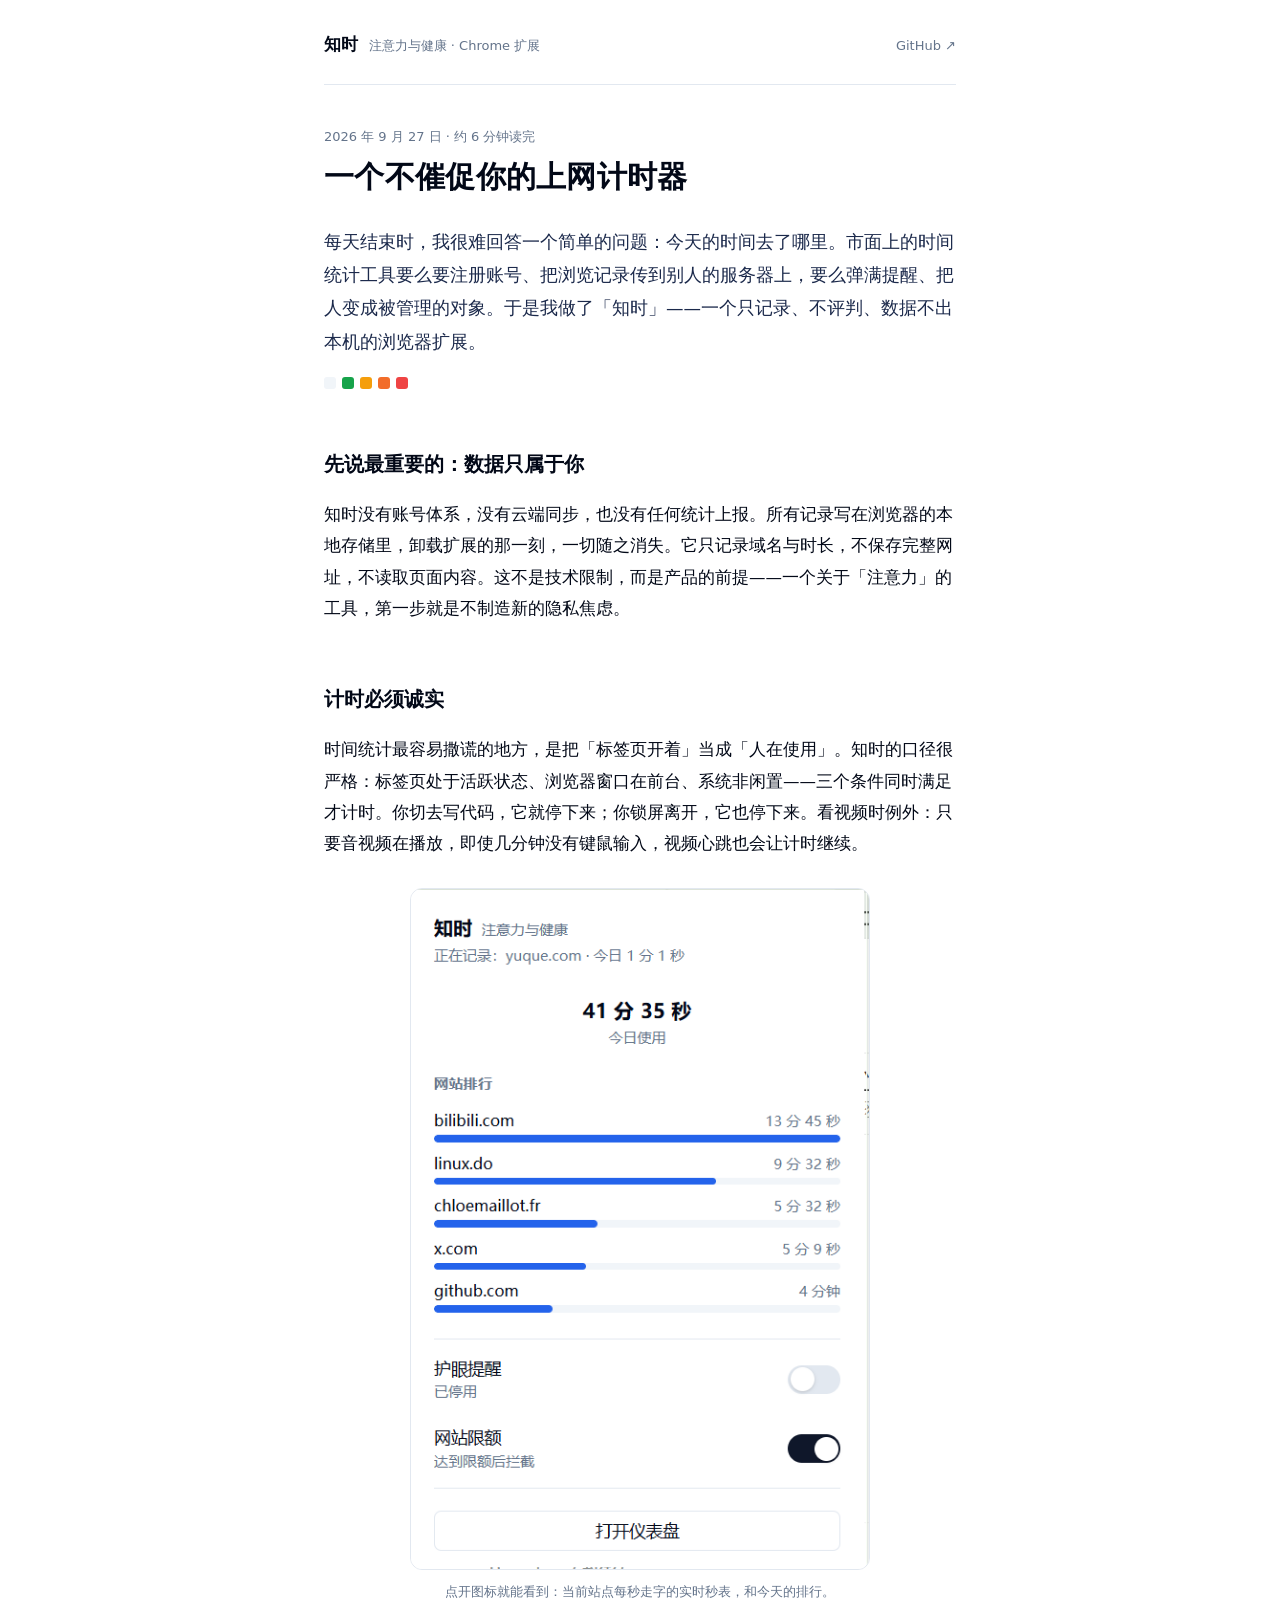
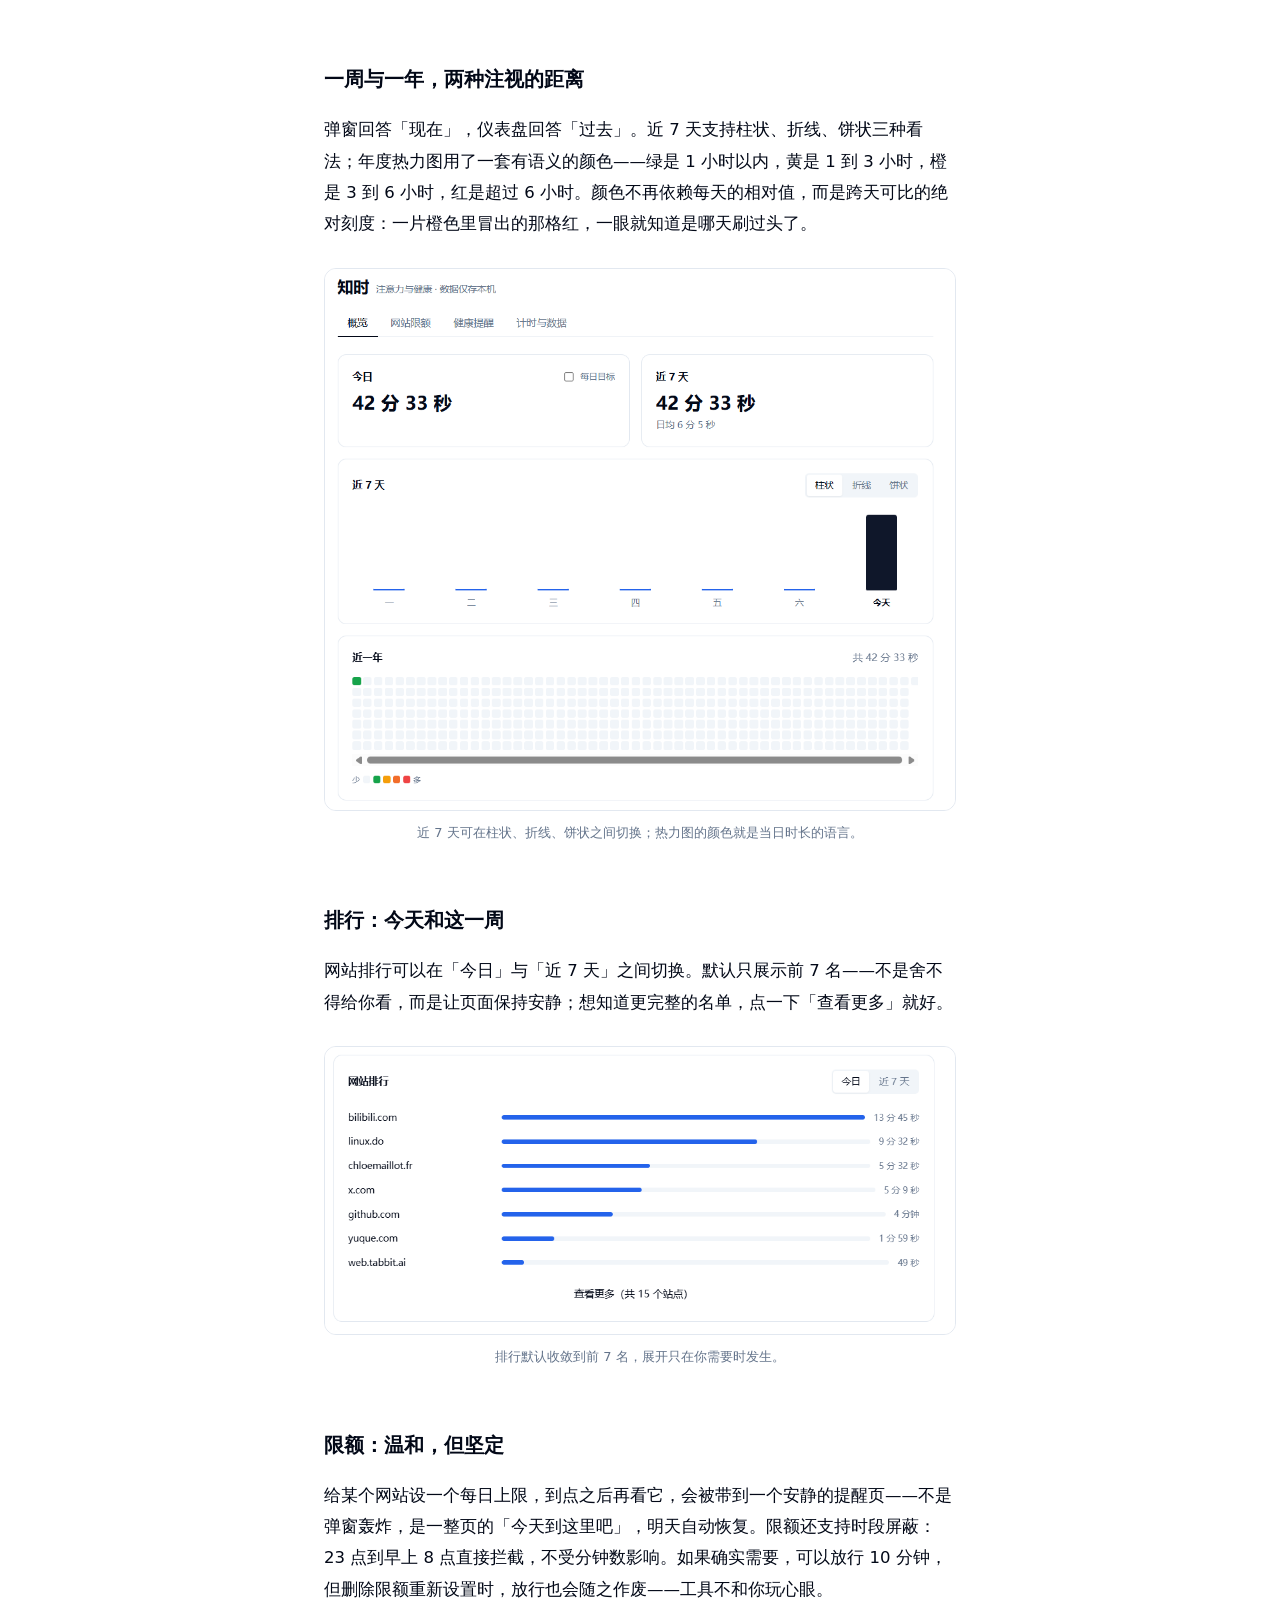
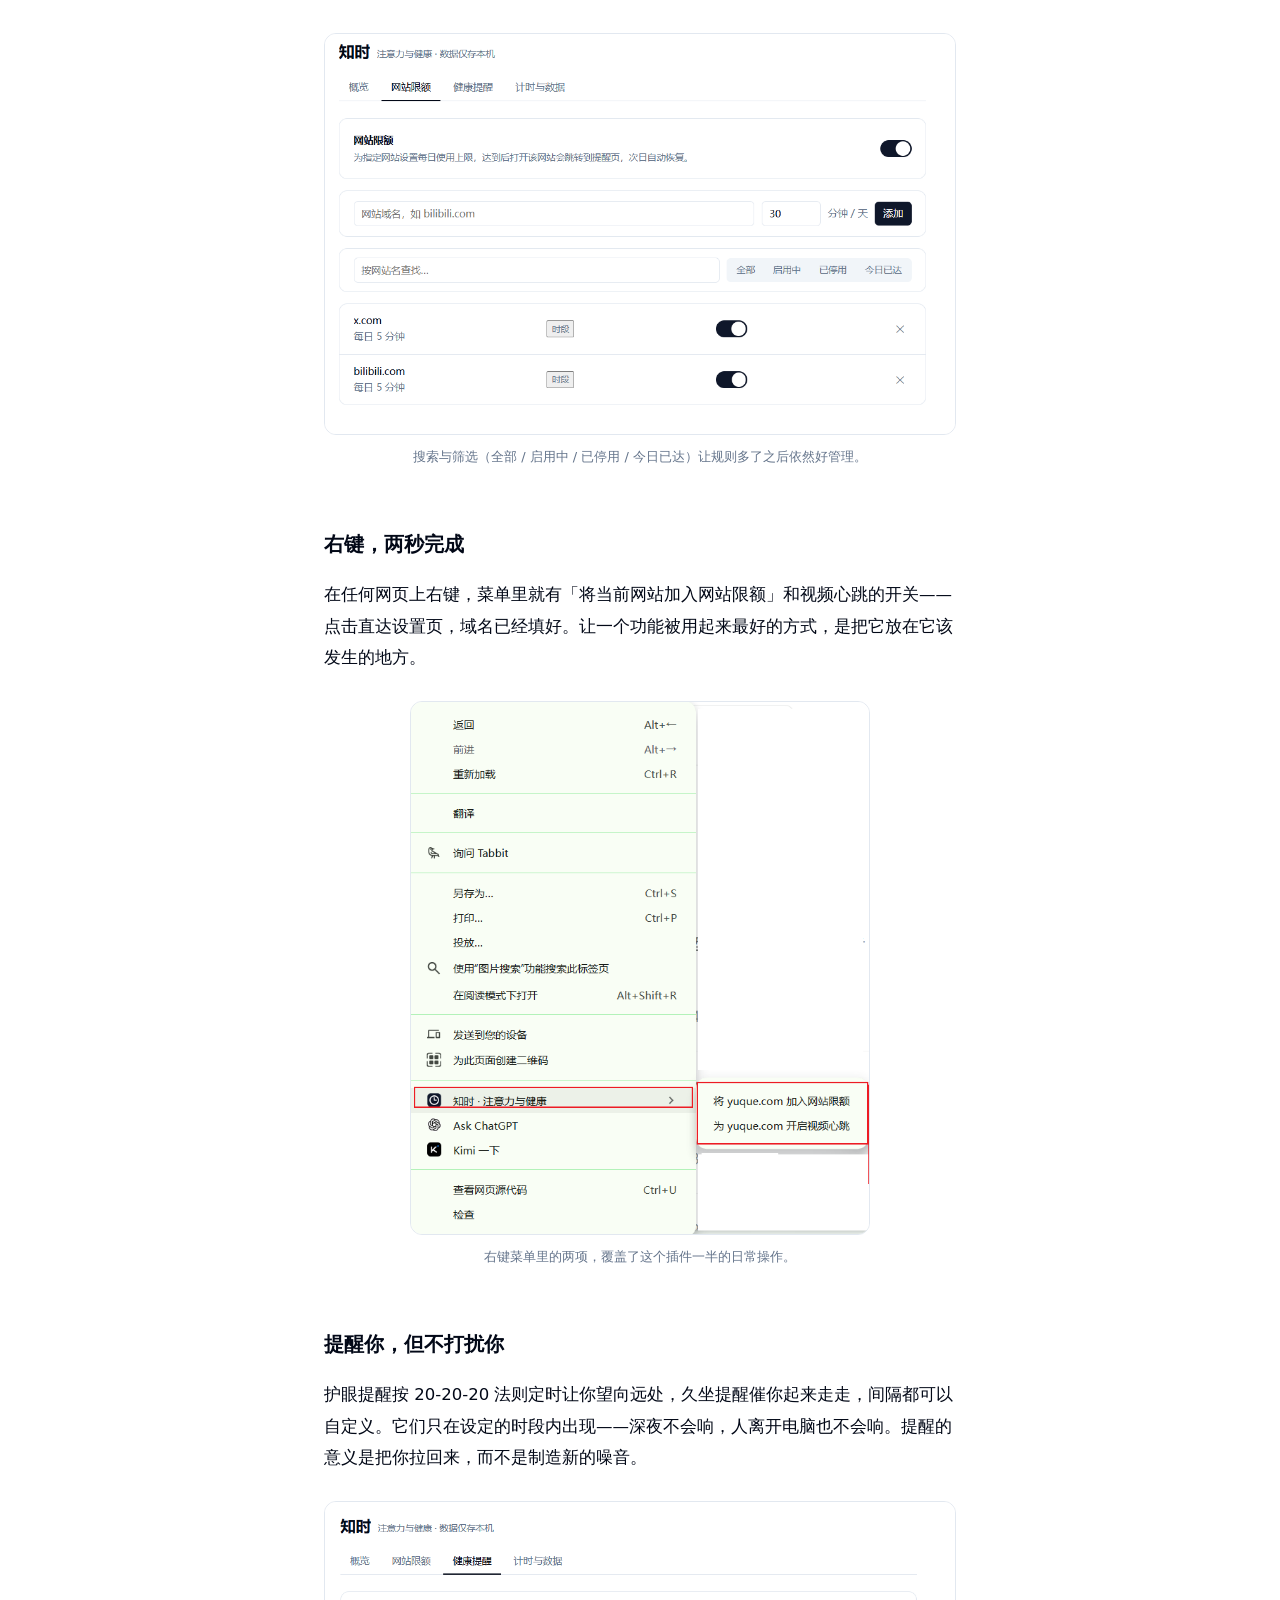
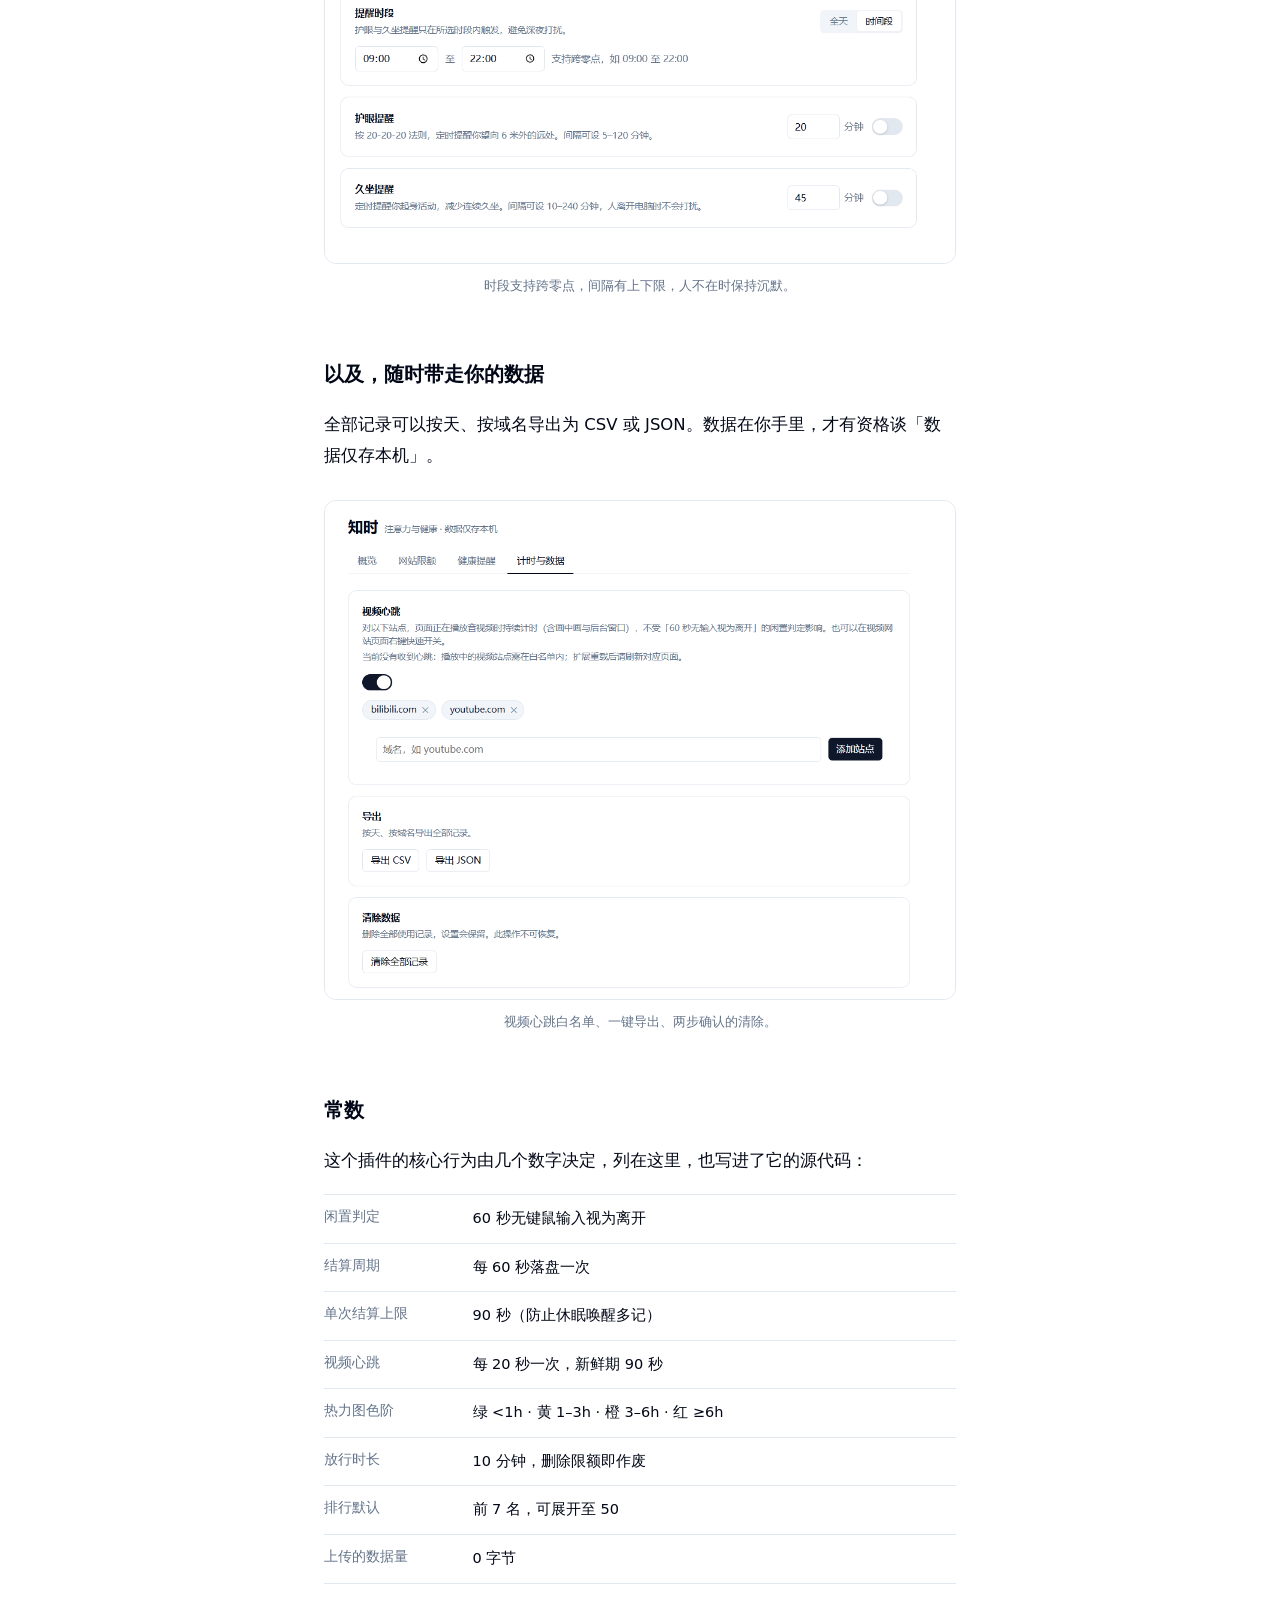
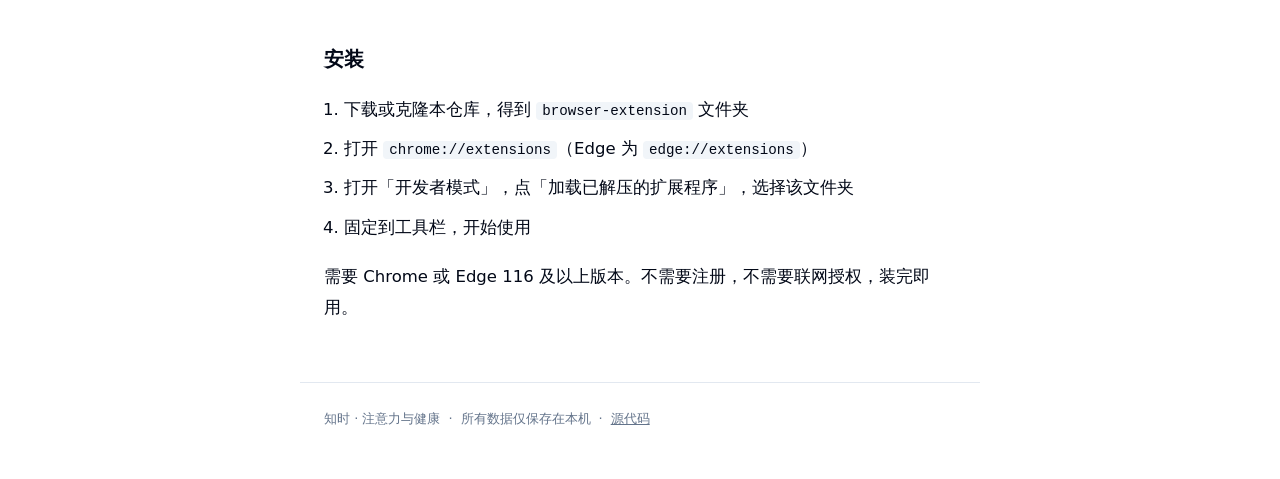
==== docs/index.html @ 440fe718 "v1.5.4: 新增 GitHub Pages 宣传页与 Pages 部署工作流" ====
<!DOCTYPE html>
<html lang="zh-CN">
  <head>
    <meta charset="UTF-8" />
    <meta name="viewport" content="width=device-width, initial-scale=1.0" />
    <title>知时 · 一个不催促你的上网计时器</title>
    <meta
      name="description"
      content="知时是一款 Chrome / Edge 扩展：记录每个网站的使用时长，护眼与久坐提醒，网站限额。数据仅保存在本机。"
    />
    <link rel="stylesheet" href="styles.css" />
  </head>
  <body>
    <header class="site-head">
      <span class="brand">知时</span>
      <span class="brand-sub">注意力与健康 · Chrome 扩展</span>
      <a class="head-link" href="https://github.com/1parado" target="_blank" rel="noreferrer">GitHub ↗</a>
    </header>

    <main>
      <article>
        <p class="date">2026 年 9 月 27 日 · 约 6 分钟读完</p>
        <h1>一个不催促你的上网计时器</h1>

        <p class="lede">
          每天结束时，我很难回答一个简单的问题：今天的时间去了哪里。市面上的时间统计工具要么要注册账号、把浏览记录传到别人的服务器上，要么弹满提醒、把人变成被管理的对象。于是我做了「知时」——一个只记录、不评判、数据不出本机的浏览器扩展。
        </p>

        <div class="heat-sign" aria-hidden="true">
          <span></span><span></span><span></span><span></span><span></span>
        </div>

        <h2>先说最重要的：数据只属于你</h2>
        <p>
          知时没有账号体系，没有云端同步，也没有任何统计上报。所有记录写在浏览器的本地存储里，卸载扩展的那一刻，一切随之消失。它只记录域名与时长，不保存完整网址，不读取页面内容。这不是技术限制，而是产品的前提——一个关于「注意力」的工具，第一步就是不制造新的隐私焦虑。
        </p>

        <h2>计时必须诚实</h2>
        <p>
          时间统计最容易撒谎的地方，是把「标签页开着」当成「人在使用」。知时的口径很严格：标签页处于活跃状态、浏览器窗口在前台、系统非闲置——三个条件同时满足才计时。你切去写代码，它就停下来；你锁屏离开，它也停下来。看视频时例外：只要音视频在播放，即使几分钟没有键鼠输入，视频心跳也会让计时继续。
        </p>

        <figure>
          <img src="assets/popup.png" alt="知时弹窗：今日使用 41 分 35 秒，网站排行与两个开关" loading="lazy" />
          <figcaption>点开图标就能看到：当前站点每秒走字的实时秒表，和今天的排行。</figcaption>
        </figure>

        <h2>一周与一年，两种注视的距离</h2>
        <p>
          弹窗回答「现在」，仪表盘回答「过去」。近 7 天支持柱状、折线、饼状三种看法；年度热力图用了一套有语义的颜色——绿是 1 小时以内，黄是 1 到 3 小时，橙是 3 到 6 小时，红是超过 6 小时。颜色不再依赖每天的相对值，而是跨天可比的绝对刻度：一片橙色里冒出的那格红，一眼就知道是哪天刷过头了。
        </p>

        <figure>
          <img src="assets/dashboard-overview.png" alt="仪表盘概览：今日与近 7 天统计、柱状图切换器、年度热力图" loading="lazy" />
          <figcaption>近 7 天可在柱状、折线、饼状之间切换；热力图的颜色就是当日时长的语言。</figcaption>
        </figure>

        <h2>排行：今天和这一周</h2>
        <p>
          网站排行可以在「今日」与「近 7 天」之间切换。默认只展示前 7 名——不是舍不得给你看，而是让页面保持安静；想知道更完整的名单，点一下「查看更多」就好。
        </p>

        <figure>
          <img src="assets/ranking.png" alt="网站排行卡片：今日与近 7 天切换，查看更多按钮" loading="lazy" />
          <figcaption>排行默认收敛到前 7 名，展开只在你需要时发生。</figcaption>
        </figure>

        <h2>限额：温和，但坚定</h2>
        <p>
          给某个网站设一个每日上限，到点之后再看它，会被带到一个安静的提醒页——不是弹窗轰炸，是一整页的「今天到这里吧」，明天自动恢复。限额还支持时段屏蔽：23 点到早上 8 点直接拦截，不受分钟数影响。如果确实需要，可以放行 10 分钟，但删除限额重新设置时，放行也会随之作废——工具不和你玩心眼。
        </p>

        <figure>
          <img src="assets/limits.png" alt="网站限额页：总开关、添加表单、搜索与筛选、限额列表" loading="lazy" />
          <figcaption>搜索与筛选（全部 / 启用中 / 已停用 / 今日已达）让规则多了之后依然好管理。</figcaption>
        </figure>

        <h2>右键，两秒完成</h2>
        <p>
          在任何网页上右键，菜单里就有「将当前网站加入网站限额」和视频心跳的开关——点击直达设置页，域名已经填好。让一个功能被用起来最好的方式，是把它放在它该发生的地方。
        </p>

        <figure>
          <img src="assets/context-menu.png" alt="浏览器右键菜单：知时子菜单包含加入限额与开启视频心跳" loading="lazy" />
          <figcaption>右键菜单里的两项，覆盖了这个插件一半的日常操作。</figcaption>
        </figure>

        <h2>提醒你，但不打扰你</h2>
        <p>
          护眼提醒按 20-20-20 法则定时让你望向远处，久坐提醒催你起来走走，间隔都可以自定义。它们只在设定的时段内出现——深夜不会响，人离开电脑也不会响。提醒的意义是把你拉回来，而不是制造新的噪音。
        </p>

        <figure>
          <img src="assets/health.png" alt="健康提醒设置：提醒时段、护眼提醒、久坐提醒" loading="lazy" />
          <figcaption>时段支持跨零点，间隔有上下限，人不在时保持沉默。</figcaption>
        </figure>

        <h2>以及，随时带走你的数据</h2>
        <p>
          全部记录可以按天、按域名导出为 CSV 或 JSON。数据在你手里，才有资格谈「数据仅存本机」。
        </p>

        <figure>
          <img src="assets/data.png" alt="计时与数据页：视频心跳白名单、导出与清除数据" loading="lazy" />
          <figcaption>视频心跳白名单、一键导出、两步确认的清除。</figcaption>
        </figure>

        <h2>常数</h2>
        <p>
          这个插件的核心行为由几个数字决定，列在这里，也写进了它的源代码：
        </p>

        <table class="constants">
          <tbody>
            <tr><td>闲置判定</td><td>60 秒无键鼠输入视为离开</td></tr>
            <tr><td>结算周期</td><td>每 60 秒落盘一次</td></tr>
            <tr><td>单次结算上限</td><td>90 秒（防止休眠唤醒多记）</td></tr>
            <tr><td>视频心跳</td><td>每 20 秒一次，新鲜期 90 秒</td></tr>
            <tr><td>热力图色阶</td><td>绿 &lt;1h · 黄 1–3h · 橙 3–6h · 红 ≥6h</td></tr>
            <tr><td>放行时长</td><td>10 分钟，删除限额即作废</td></tr>
            <tr><td>排行默认</td><td>前 7 名，可展开至 50</td></tr>
            <tr><td>上传的数据量</td><td>0 字节</td></tr>
          </tbody>
        </table>

        <h2>安装</h2>
        <ol class="install">
          <li>下载或克隆本仓库，得到 <code>browser-extension</code> 文件夹</li>
          <li>打开 <code>chrome://extensions</code>（Edge 为 <code>edge://extensions</code>）</li>
          <li>打开「开发者模式」，点「加载已解压的扩展程序」，选择该文件夹</li>
          <li>固定到工具栏，开始使用</li>
        </ol>
        <p>
          需要 Chrome 或 Edge 116 及以上版本。不需要注册，不需要联网授权，装完即用。
        </p>
      </article>
    </main>

    <footer class="site-foot">
      <span>知时 · 注意力与健康</span>
      <span class="foot-sep">·</span>
      <span>所有数据仅保存在本机</span>
      <span class="foot-sep">·</span>
      <a href="https://github.com/1parado" target="_blank" rel="noreferrer">源代码</a>
    </footer>

    <script>
      // 唯一的动效：图片进入视口时淡入。尊重系统的减少动态偏好。
      const reduced = window.matchMedia('(prefers-reduced-motion: reduce)').matches;
      const figures = document.querySelectorAll('figure');
      if (!reduced && 'IntersectionObserver' in window) {
        figures.forEach((f) => f.classList.add('will-fade'));
        const io = new IntersectionObserver(
          (entries) => {
            for (const entry of entries) {
              if (entry.isIntersecting) {
                entry.target.classList.add('faded');
                io.unobserve(entry.target);
              }
            }
          },
          { threshold: 0.15 }
        );
        figures.forEach((f) => io.observe(f));
      }
    </script>
  </body>
</html>
---- docs/styles.css ----
/* 知时宣传页。排版语言参考论述文式页面：窄栏、日期、图文穿插、常数表。
   色彩令牌与扩展本体一致（@paradox/ui 体系），点缀色只用图表蓝。 */

:root {
  --background: hsl(0 0% 100%);
  --foreground: hsl(222.2 84% 4.9%);
  --muted-foreground: hsl(215.4 16.3% 46.9%);
  --border: hsl(214.3 31.8% 91.4%);
  --accent: hsl(210 40% 96.1%);
  --primary: hsl(222.2 47.4% 11.2%);
  --primary-foreground: hsl(210 40% 98%);
  --chart-1: hsl(221 83% 53%);
  --success: hsl(142.1 76.2% 36.3%);
  --warning: hsl(37.7 92.1% 50.2%);
  --destructive: hsl(0 84.2% 60.2%);
}

* {
  box-sizing: border-box;
}

body {
  margin: 0;
  background: var(--background);
  color: var(--foreground);
  font-family: system-ui, -apple-system, 'Segoe UI', 'Microsoft YaHei', sans-serif;
  font-size: 16.5px;
  line-height: 1.9;
  -webkit-font-smoothing: antialiased;
}

/* ---------- 顶栏 ---------- */

.site-head {
  max-width: 680px;
  margin: 0 auto;
  padding: 28px 24px 0;
  display: flex;
  align-items: baseline;
  gap: 10px;
}

.brand {
  font-weight: 700;
  font-size: 17px;
  letter-spacing: 0.02em;
}

.brand-sub {
  font-size: 13px;
  color: var(--muted-foreground);
}

.head-link {
  margin-left: auto;
  font-size: 13px;
  color: var(--muted-foreground);
  text-decoration: none;
}

.head-link:hover {
  color: var(--foreground);
}

/* ---------- 正文 ---------- */

main {
  max-width: 680px;
  margin: 0 auto;
  padding: 0 24px 40px;
}

article {
  border-top: 1px solid var(--border);
  margin-top: 24px;
  padding-top: 40px;
}

.date {
  font-size: 13px;
  color: var(--muted-foreground);
  margin: 0 0 6px;
}

h1 {
  font-size: 30px;
  line-height: 1.4;
  font-weight: 700;
  margin: 0 0 28px;
  letter-spacing: 0.01em;
}

h2 {
  font-size: 20px;
  font-weight: 650;
  margin: 56px 0 16px;
}

p {
  margin: 0 0 18px;
}

.lede {
  font-size: 17.5px;
  color: hsl(222.2 47.4% 20%);
}

a {
  color: var(--chart-1);
}

code {
  font-family: ui-monospace, Consolas, monospace;
  font-size: 0.86em;
  background: var(--accent);
  border-radius: 4px;
  padding: 1px 6px;
}

/* 标题下的一排热力色块：全页唯一的装饰，呼应年度热力图。 */

.heat-sign {
  display: flex;
  gap: 6px;
  margin: 4px 0 8px;
}

.heat-sign span {
  width: 12px;
  height: 12px;
  border-radius: 3px;
}

.heat-sign span:nth-child(1) { background: var(--accent); }
.heat-sign span:nth-child(2) { background: var(--success); }
.heat-sign span:nth-child(3) { background: var(--warning); }
.heat-sign span:nth-child(4) { background: color-mix(in srgb, var(--warning) 45%, var(--destructive)); }
.heat-sign span:nth-child(5) { background: var(--destructive); }

/* ---------- 图 ---------- */

figure {
  margin: 28px 0 36px;
  padding: 0;
}

figure img {
  display: block;
  width: 100%;
  max-width: 860px;
  margin: 0 auto;
  border: 1px solid var(--border);
  border-radius: 12px;
  background: var(--background);
}

/* 弹窗截图较窄，保持原始比例，不强行放大 */
figure img[src='assets/popup.png'],
figure img[src='assets/context-menu.png'] {
  max-width: 460px;
}

figcaption {
  text-align: center;
  font-size: 13px;
  color: var(--muted-foreground);
  margin-top: 10px;
}

.will-fade {
  opacity: 0;
  transform: translateY(10px);
  transition: opacity 0.5s ease-out, transform 0.5s ease-out;
}

.faded {
  opacity: 1;
  transform: none;
}

/* ---------- 常数表 ---------- */

.constants {
  width: 100%;
  border-collapse: collapse;
  margin: 0 0 20px;
  font-size: 14.5px;
}

.constants td {
  border-top: 1px solid var(--border);
  padding: 10px 0;
  vertical-align: top;
}

.constants td:first-child {
  font-family: ui-monospace, Consolas, monospace;
  font-size: 13.5px;
  color: var(--muted-foreground);
  width: 11em;
  padding-right: 16px;
  white-space: nowrap;
}

.constants tr:last-child td {
  border-bottom: 1px solid var(--border);
}

/* ---------- 安装步骤 ---------- */

.install {
  padding-left: 20px;
  margin: 0 0 18px;
}

.install li {
  margin-bottom: 8px;
}

/* ---------- 页脚 ---------- */

.site-foot {
  max-width: 680px;
  margin: 0 auto;
  padding: 24px 24px 48px;
  border-top: 1px solid var(--border);
  display: flex;
  gap: 8px;
  font-size: 13px;
  color: var(--muted-foreground);
  flex-wrap: wrap;
}

.site-foot a {
  color: inherit;
}

@media (max-width: 720px) {
  body {
    font-size: 16px;
  }

  h1 {
    font-size: 26px;
  }

  figure img {
    max-width: 100%;
  }
}

@media (prefers-reduced-motion: reduce) {
  .will-fade {
    opacity: 1;
    transform: none;
    transition: none;
  }
}
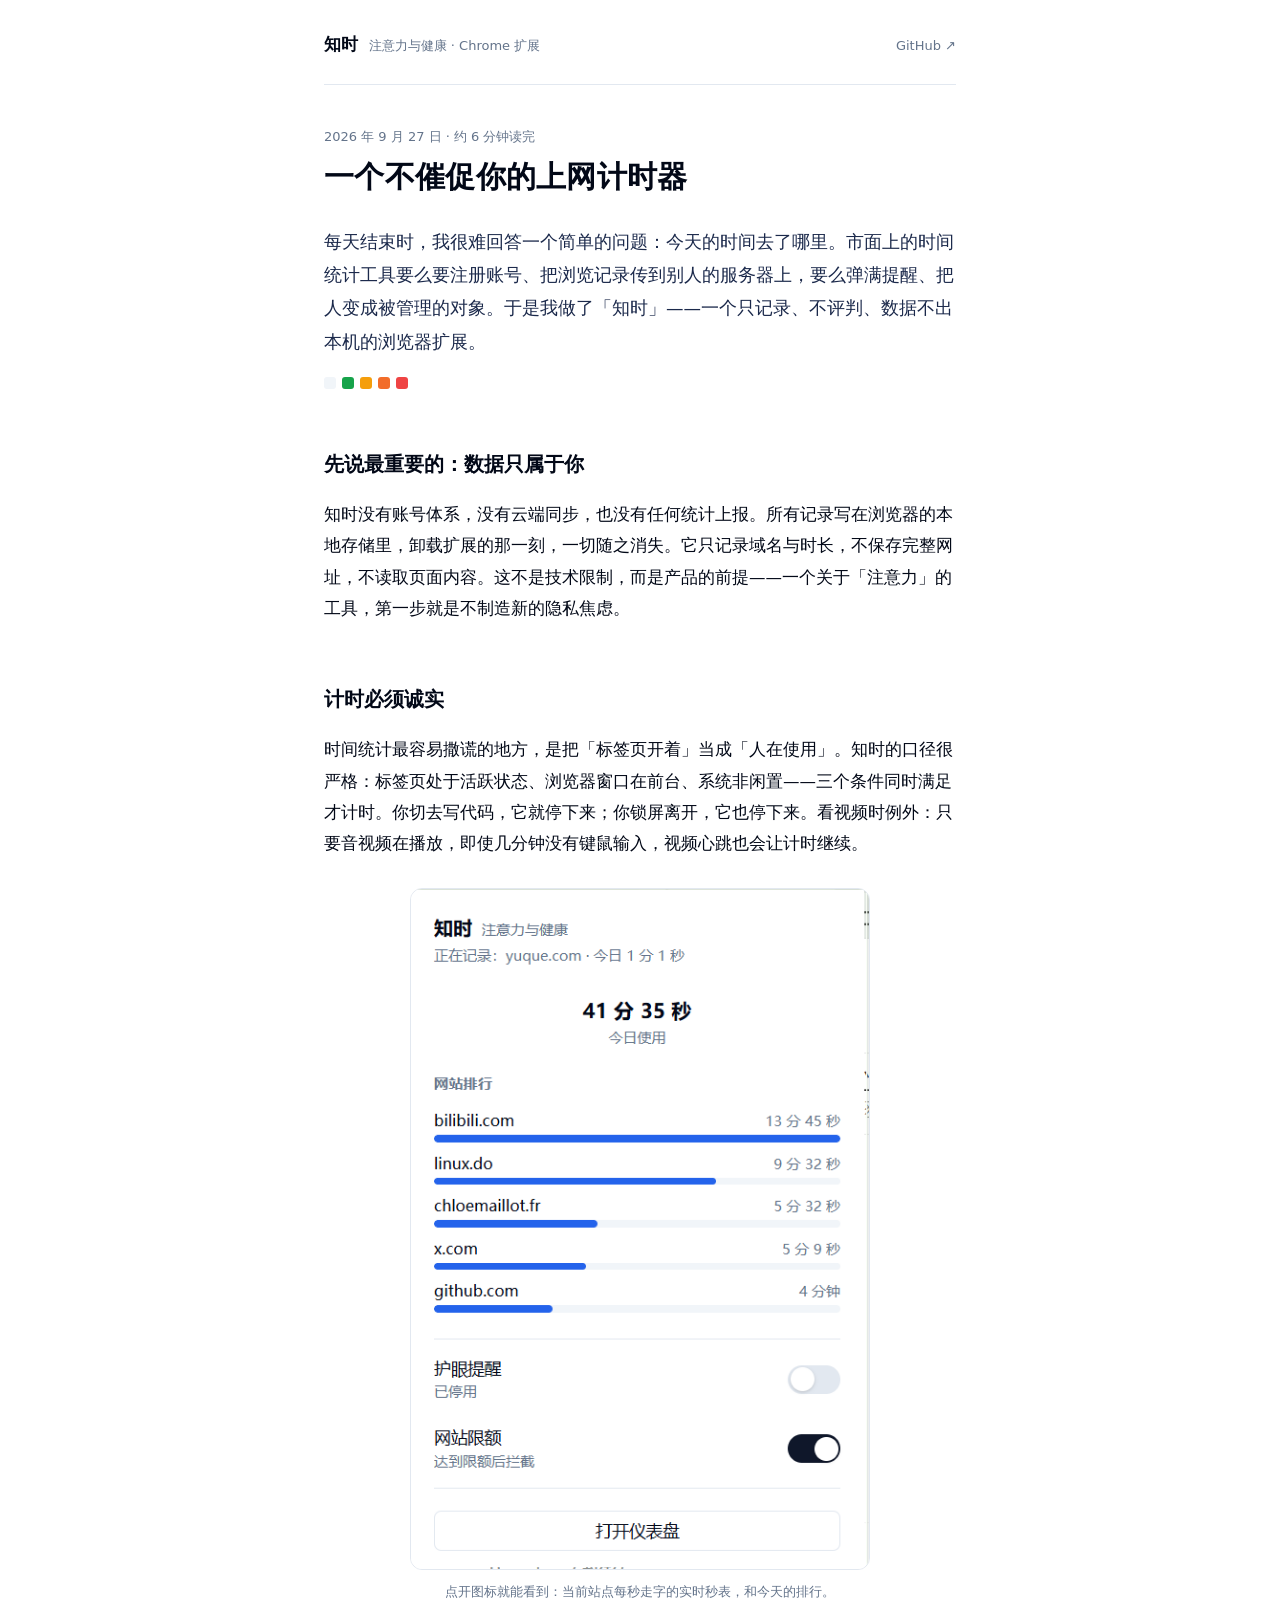
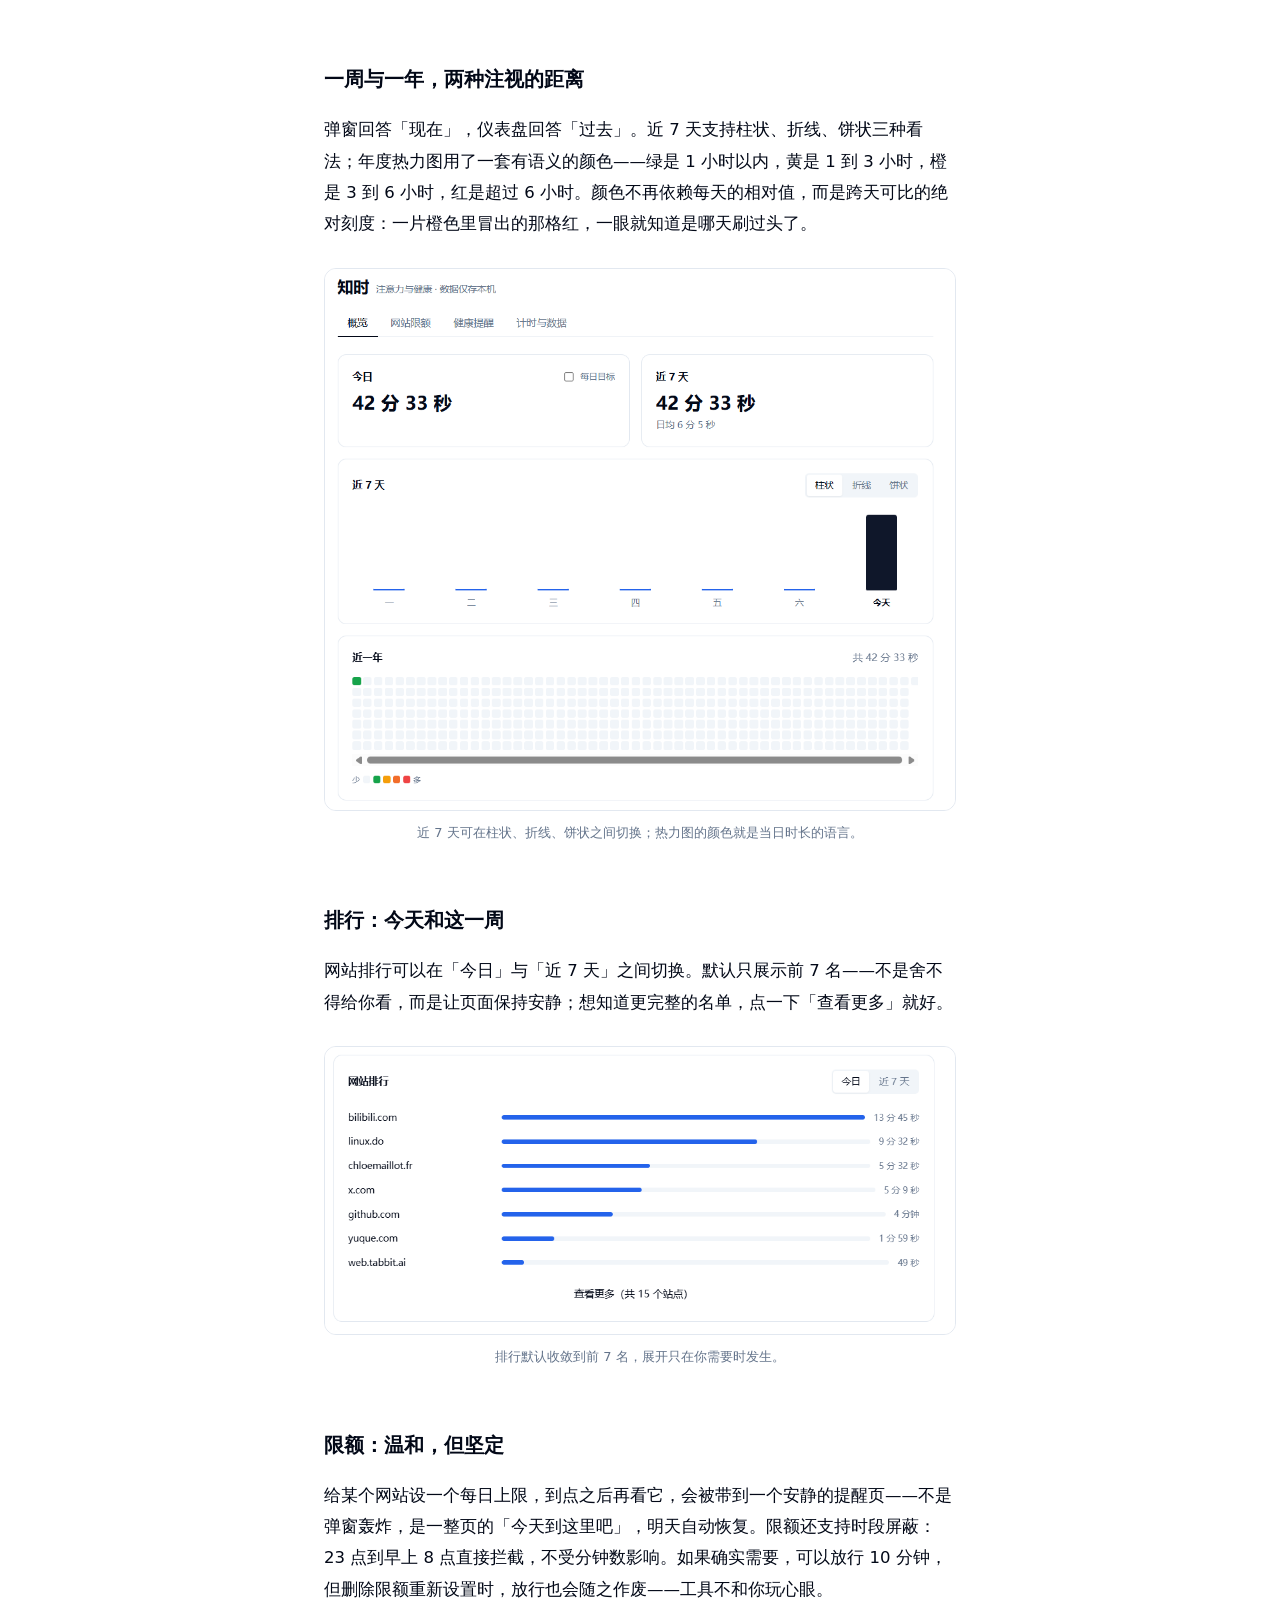
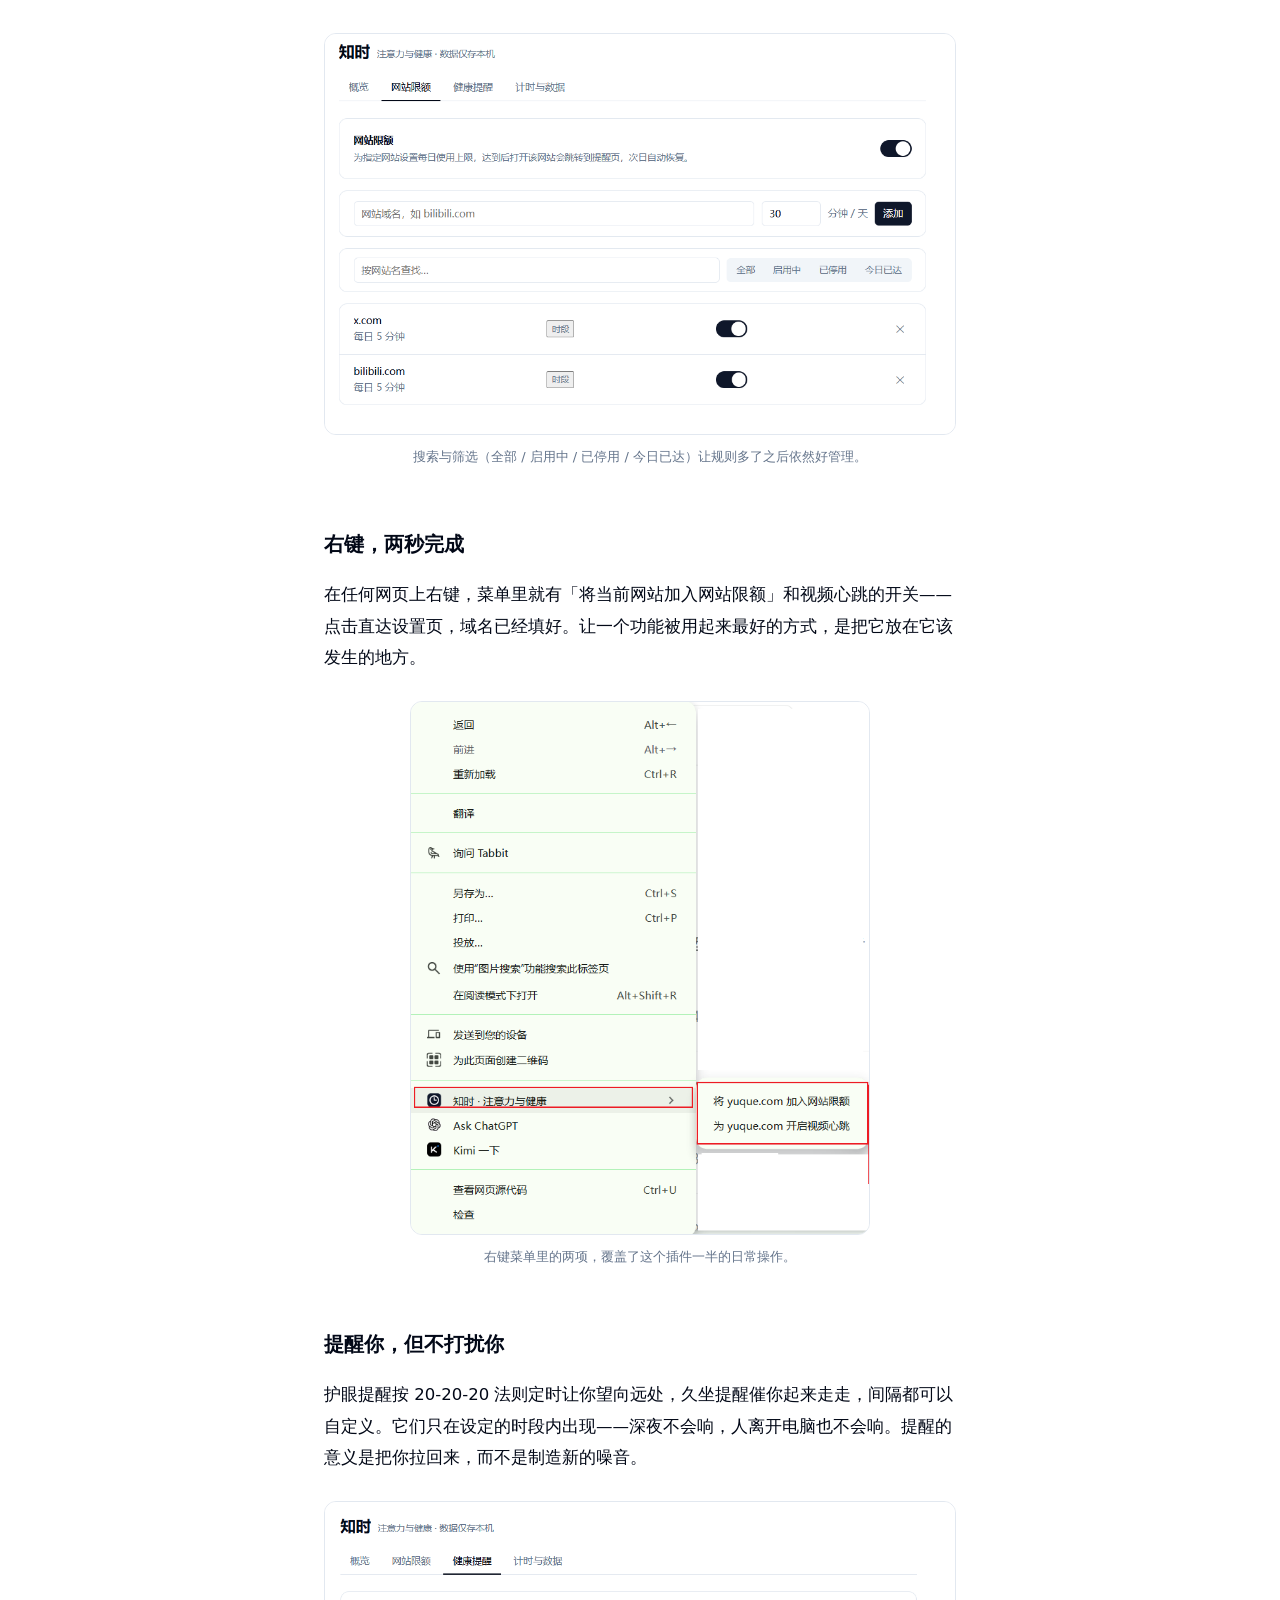
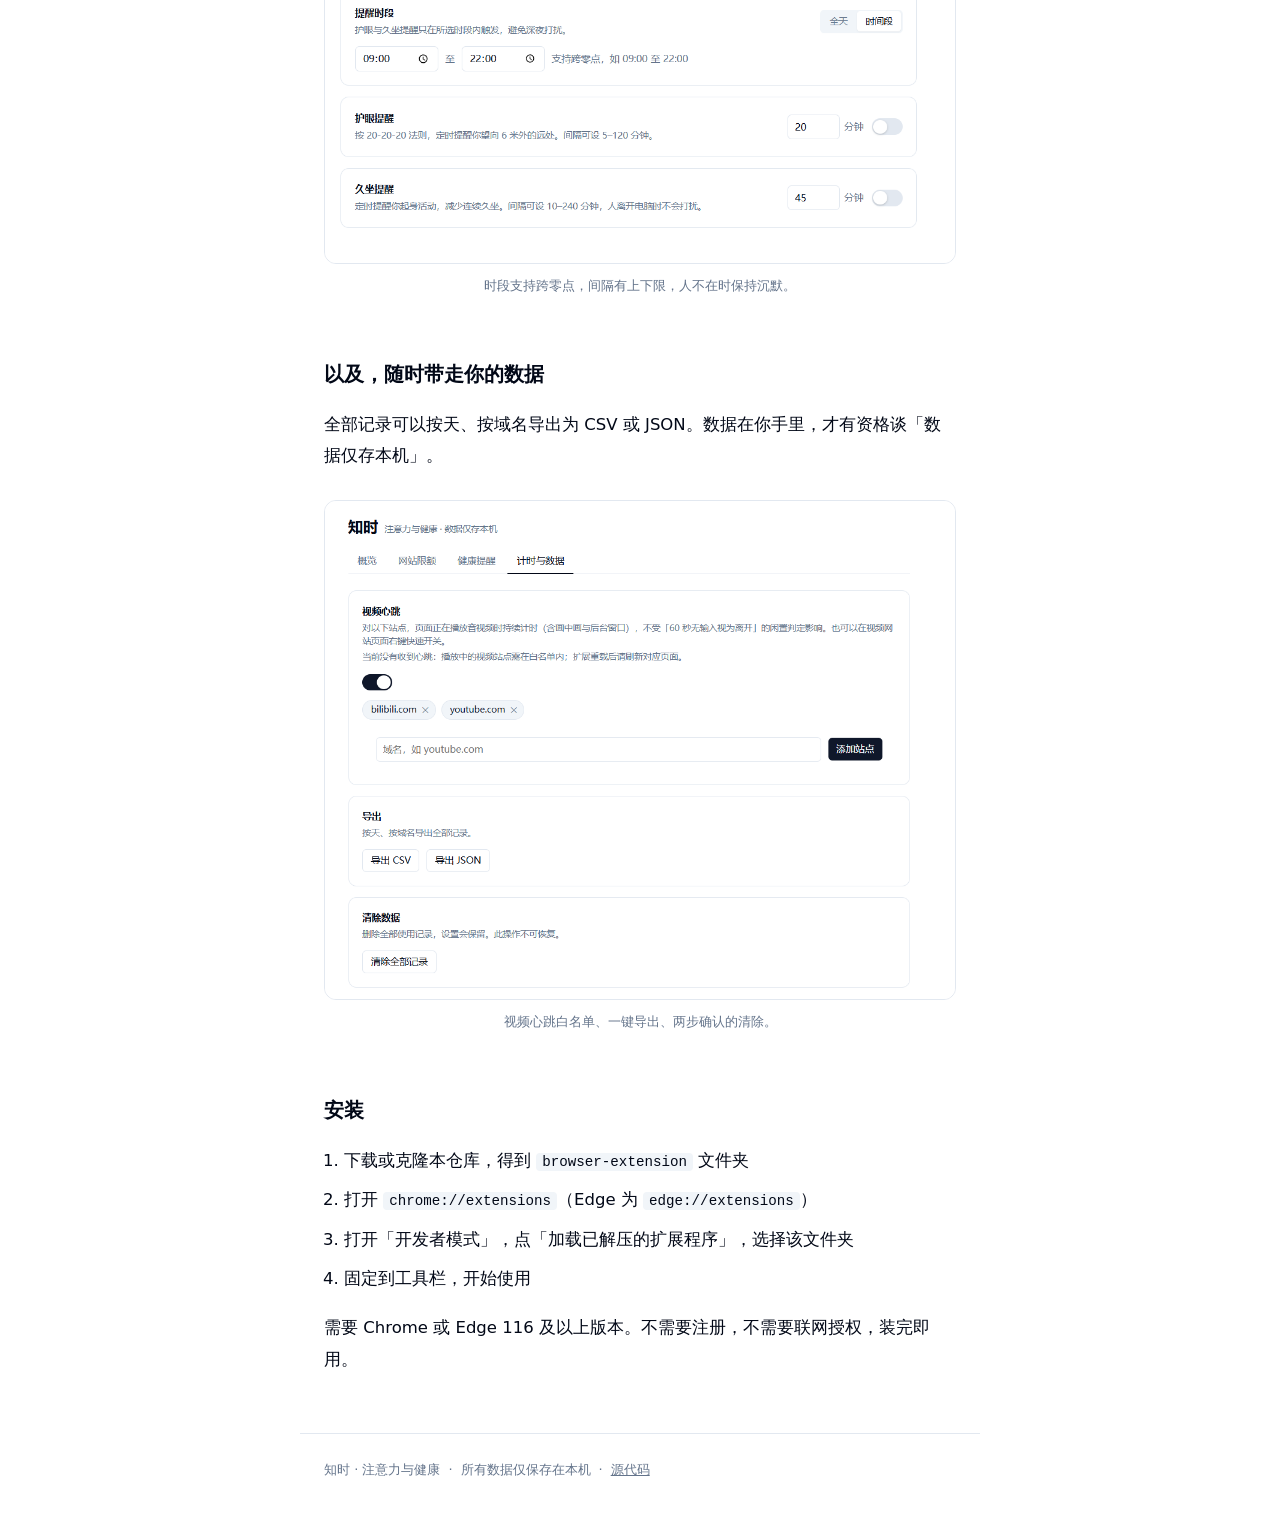
==== commit 3162bd0c: "宣传页移除常数表，GitHub 链接指向 1parado/zhishi" ====
--- a/docs/index.html
+++ b/docs/index.html
@@ -14,7 +14,7 @@
     <header class="site-head">
       <span class="brand">知时</span>
       <span class="brand-sub">注意力与健康 · Chrome 扩展</span>
-      <a class="head-link" href="https://github.com/1parado" target="_blank" rel="noreferrer">GitHub ↗</a>
+      <a class="head-link" href="https://github.com/1parado/zhishi" target="_blank" rel="noreferrer">GitHub ↗</a>
     </header>
 
     <main>
@@ -105,24 +105,6 @@
           <figcaption>视频心跳白名单、一键导出、两步确认的清除。</figcaption>
         </figure>
 
-        <h2>常数</h2>
-        <p>
-          这个插件的核心行为由几个数字决定，列在这里，也写进了它的源代码：
-        </p>
-
-        <table class="constants">
-          <tbody>
-            <tr><td>闲置判定</td><td>60 秒无键鼠输入视为离开</td></tr>
-            <tr><td>结算周期</td><td>每 60 秒落盘一次</td></tr>
-            <tr><td>单次结算上限</td><td>90 秒（防止休眠唤醒多记）</td></tr>
-            <tr><td>视频心跳</td><td>每 20 秒一次，新鲜期 90 秒</td></tr>
-            <tr><td>热力图色阶</td><td>绿 &lt;1h · 黄 1–3h · 橙 3–6h · 红 ≥6h</td></tr>
-            <tr><td>放行时长</td><td>10 分钟，删除限额即作废</td></tr>
-            <tr><td>排行默认</td><td>前 7 名，可展开至 50</td></tr>
-            <tr><td>上传的数据量</td><td>0 字节</td></tr>
-          </tbody>
-        </table>
-
         <h2>安装</h2>
         <ol class="install">
           <li>下载或克隆本仓库，得到 <code>browser-extension</code> 文件夹</li>
@@ -141,7 +123,7 @@
       <span class="foot-sep">·</span>
       <span>所有数据仅保存在本机</span>
       <span class="foot-sep">·</span>
-      <a href="https://github.com/1parado" target="_blank" rel="noreferrer">源代码</a>
+      <a href="https://github.com/1parado/zhishi" target="_blank" rel="noreferrer">源代码</a>
     </footer>
 
     <script>
--- a/docs/styles.css
+++ b/docs/styles.css
@@ -178,34 +178,6 @@
   transform: none;
 }
 
-/* ---------- 常数表 ---------- */
-
-.constants {
-  width: 100%;
-  border-collapse: collapse;
-  margin: 0 0 20px;
-  font-size: 14.5px;
-}
-
-.constants td {
-  border-top: 1px solid var(--border);
-  padding: 10px 0;
-  vertical-align: top;
-}
-
-.constants td:first-child {
-  font-family: ui-monospace, Consolas, monospace;
-  font-size: 13.5px;
-  color: var(--muted-foreground);
-  width: 11em;
-  padding-right: 16px;
-  white-space: nowrap;
-}
-
-.constants tr:last-child td {
-  border-bottom: 1px solid var(--border);
-}
-
 /* ---------- 安装步骤 ---------- */
 
 .install {
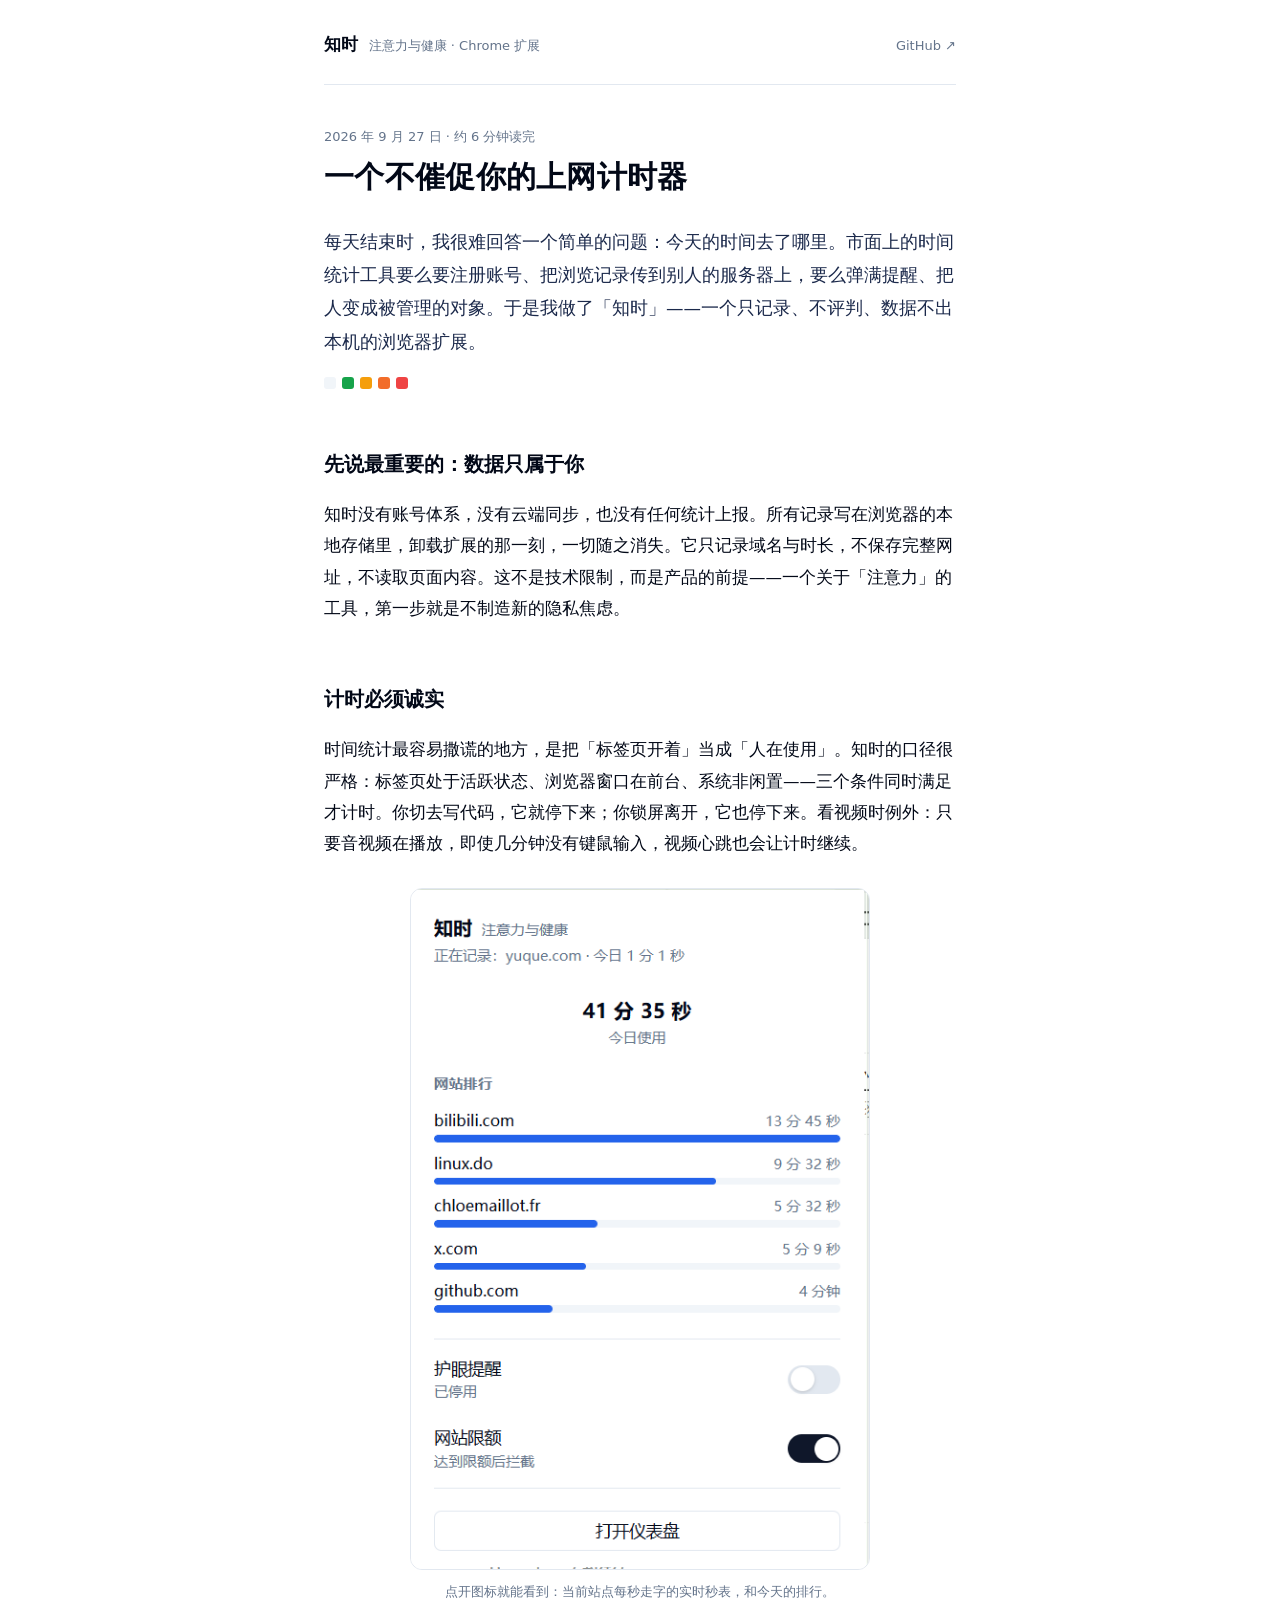
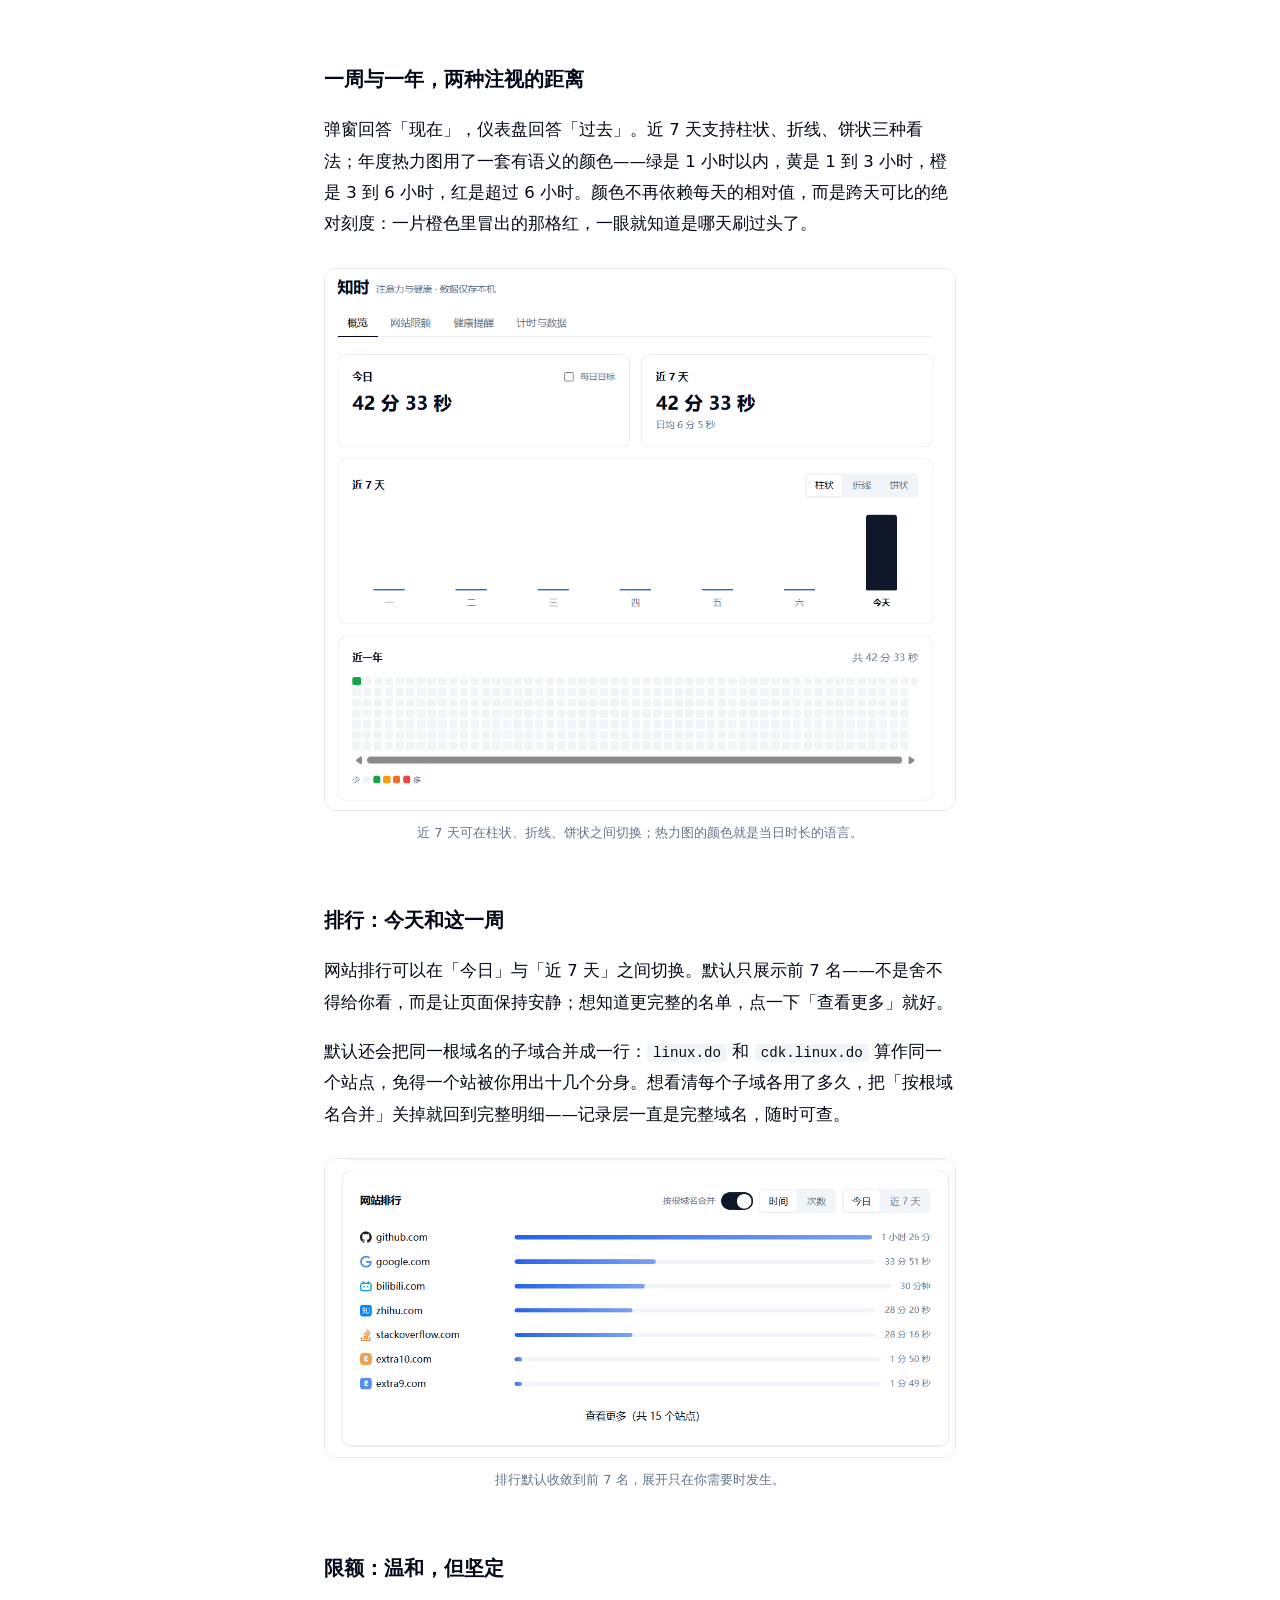
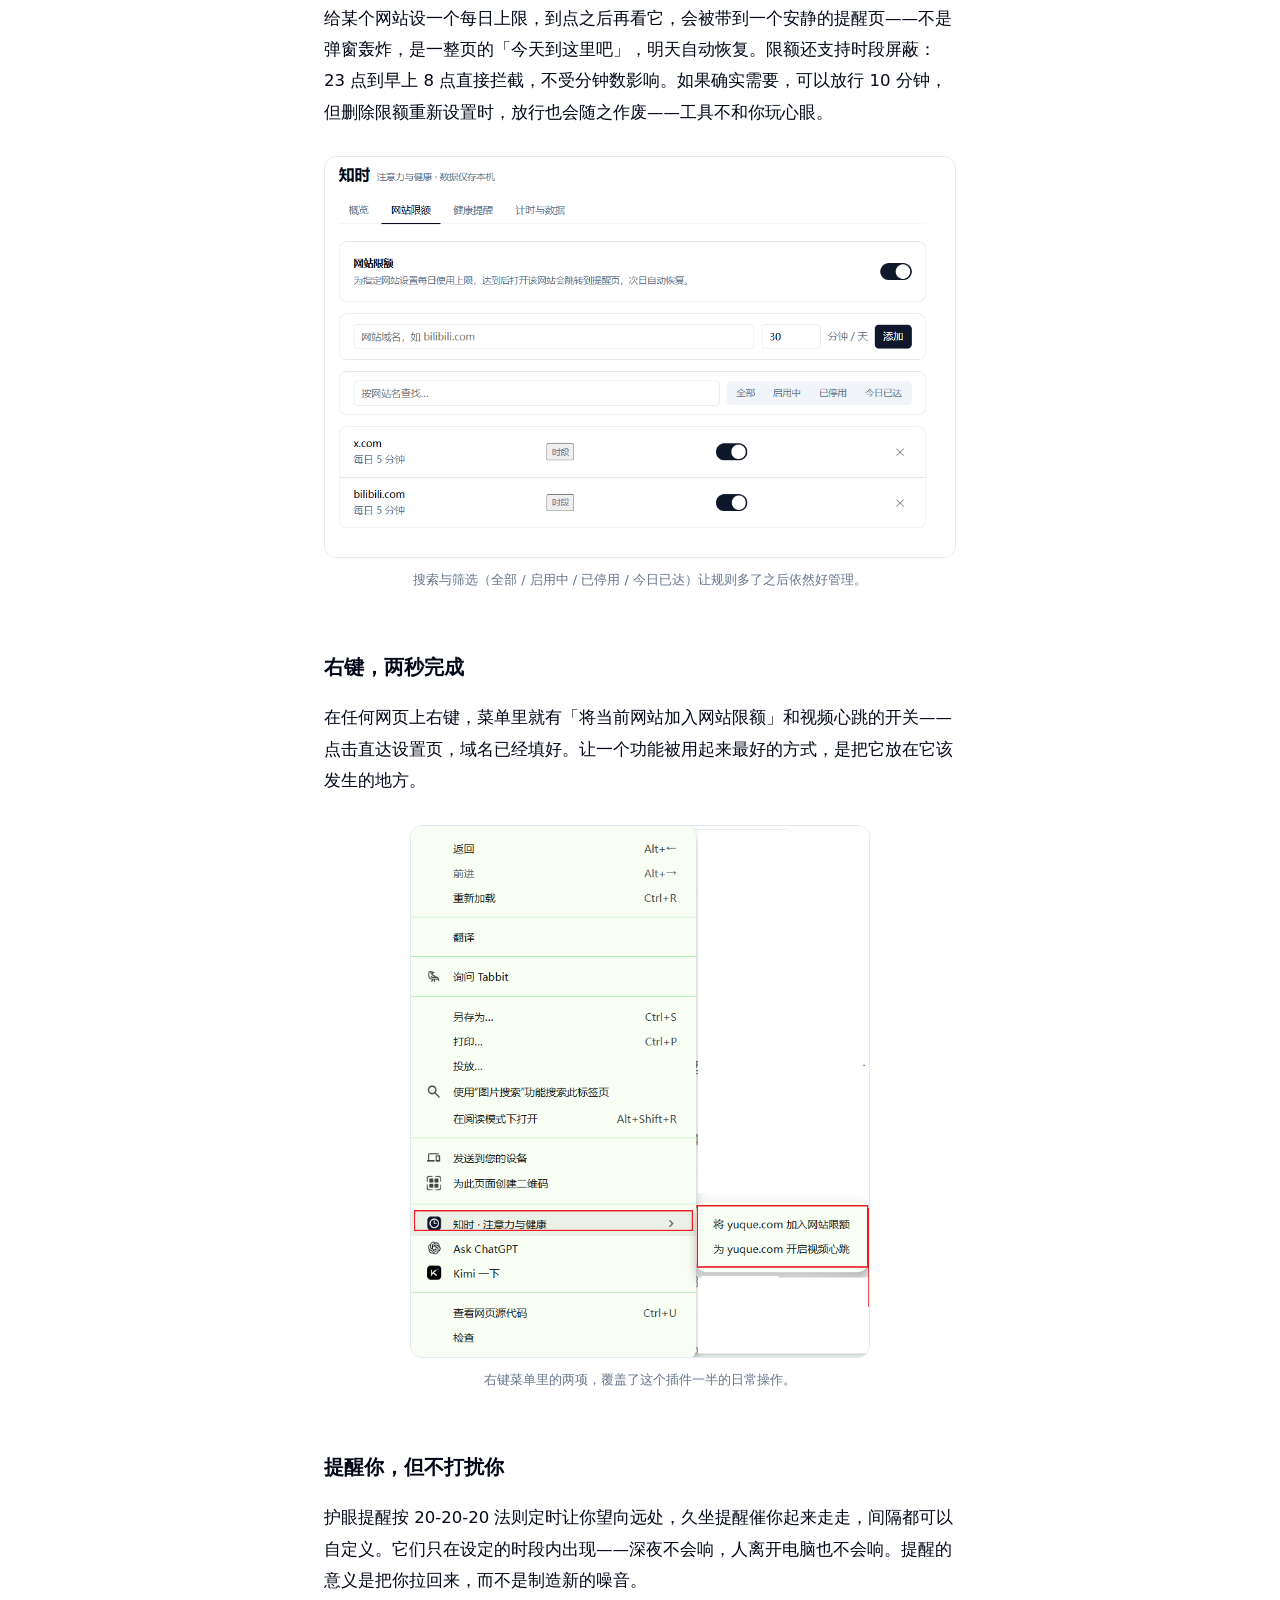
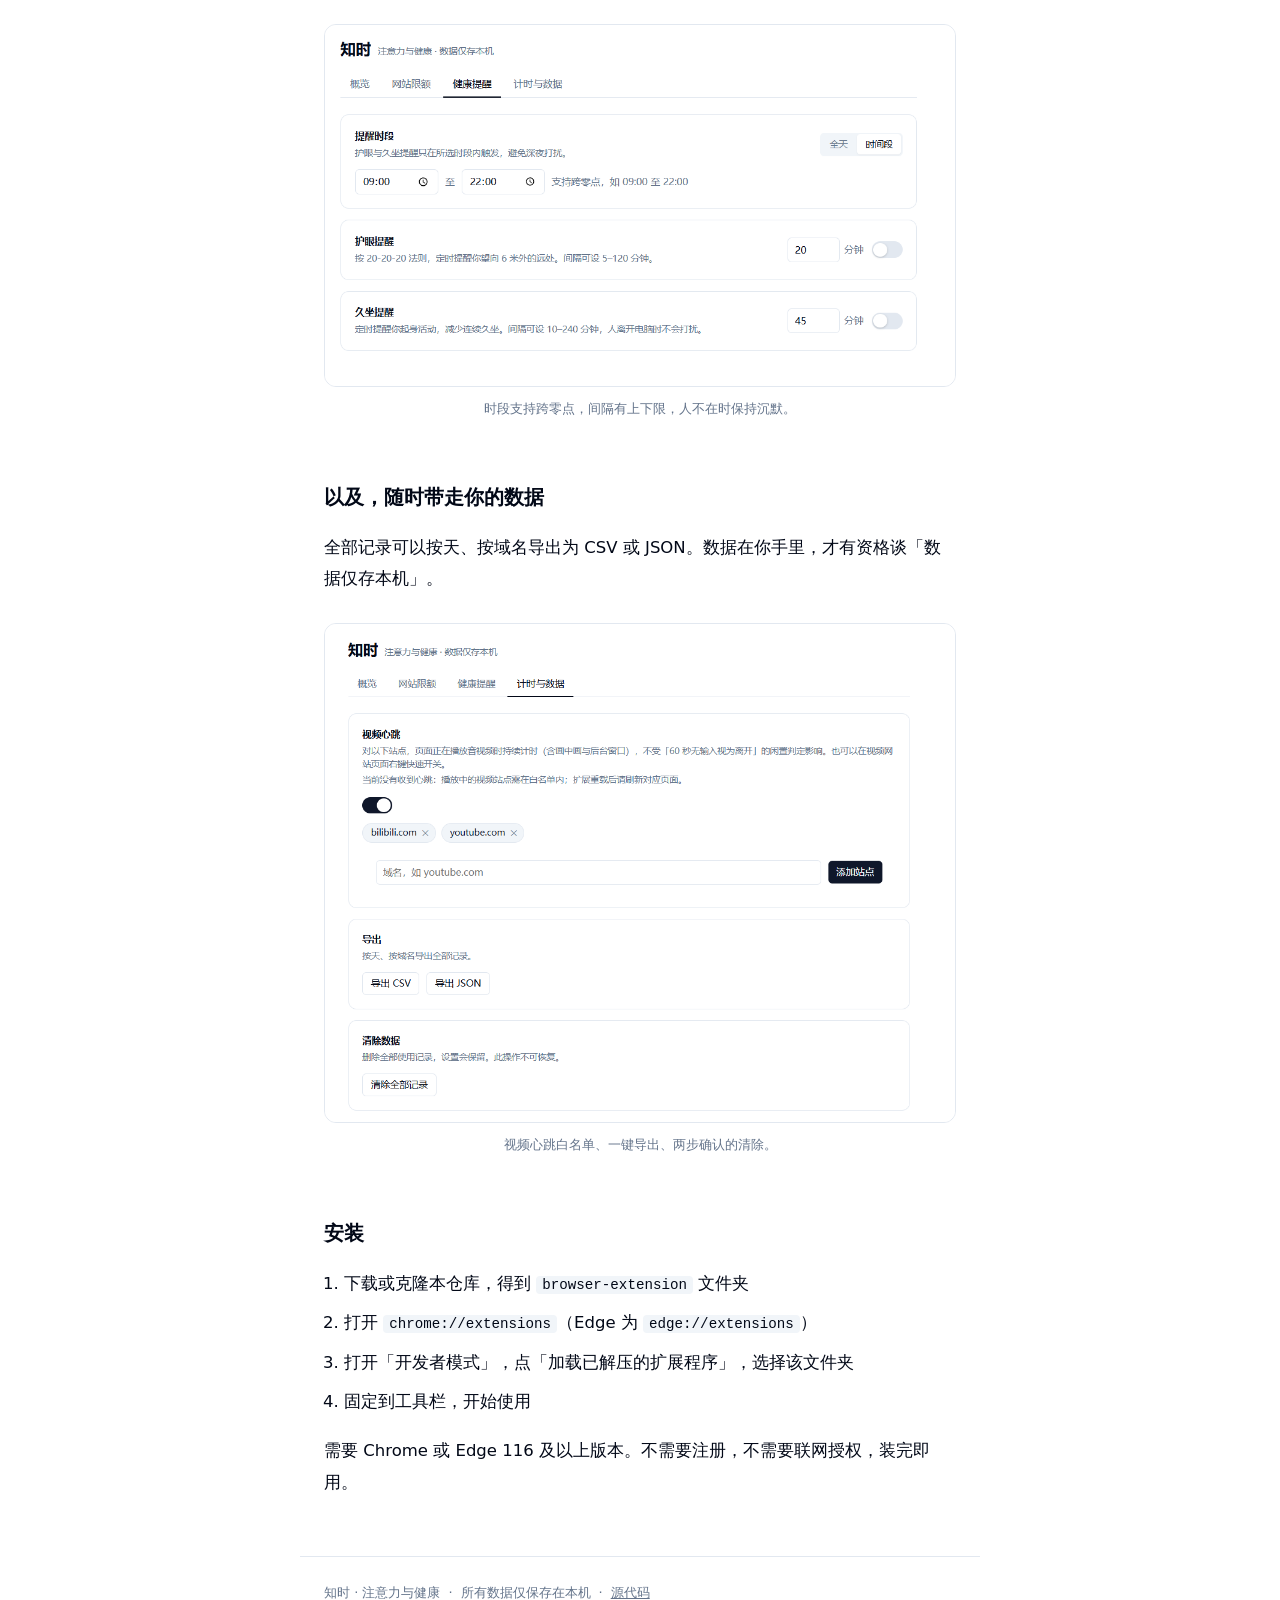
==== commit b6619752: "新增白名单标签页选择器与「按根域名合并」，排行/选择器交互收敛 白名单（专注模式） - 新增「从当前标签页添加」：一次列出所有已打开网页的域名，多选后批量加入白名单；同域多标签自动合并计数（「2 个标" ====
--- a/docs/index.html
+++ b/docs/index.html
@@ -58,6 +58,9 @@
         <h2>排行：今天和这一周</h2>
         <p>
           网站排行可以在「今日」与「近 7 天」之间切换。默认只展示前 7 名——不是舍不得给你看，而是让页面保持安静；想知道更完整的名单，点一下「查看更多」就好。
+        </p>
+        <p>
+          默认还会把同一根域名的子域合并成一行：<code>linux.do</code> 和 <code>cdk.linux.do</code> 算作同一个站点，免得一个站被你用出十几个分身。想看清每个子域各用了多久，把「按根域名合并」关掉就回到完整明细——记录层一直是完整域名，随时可查。
         </p>
 
         <figure>
